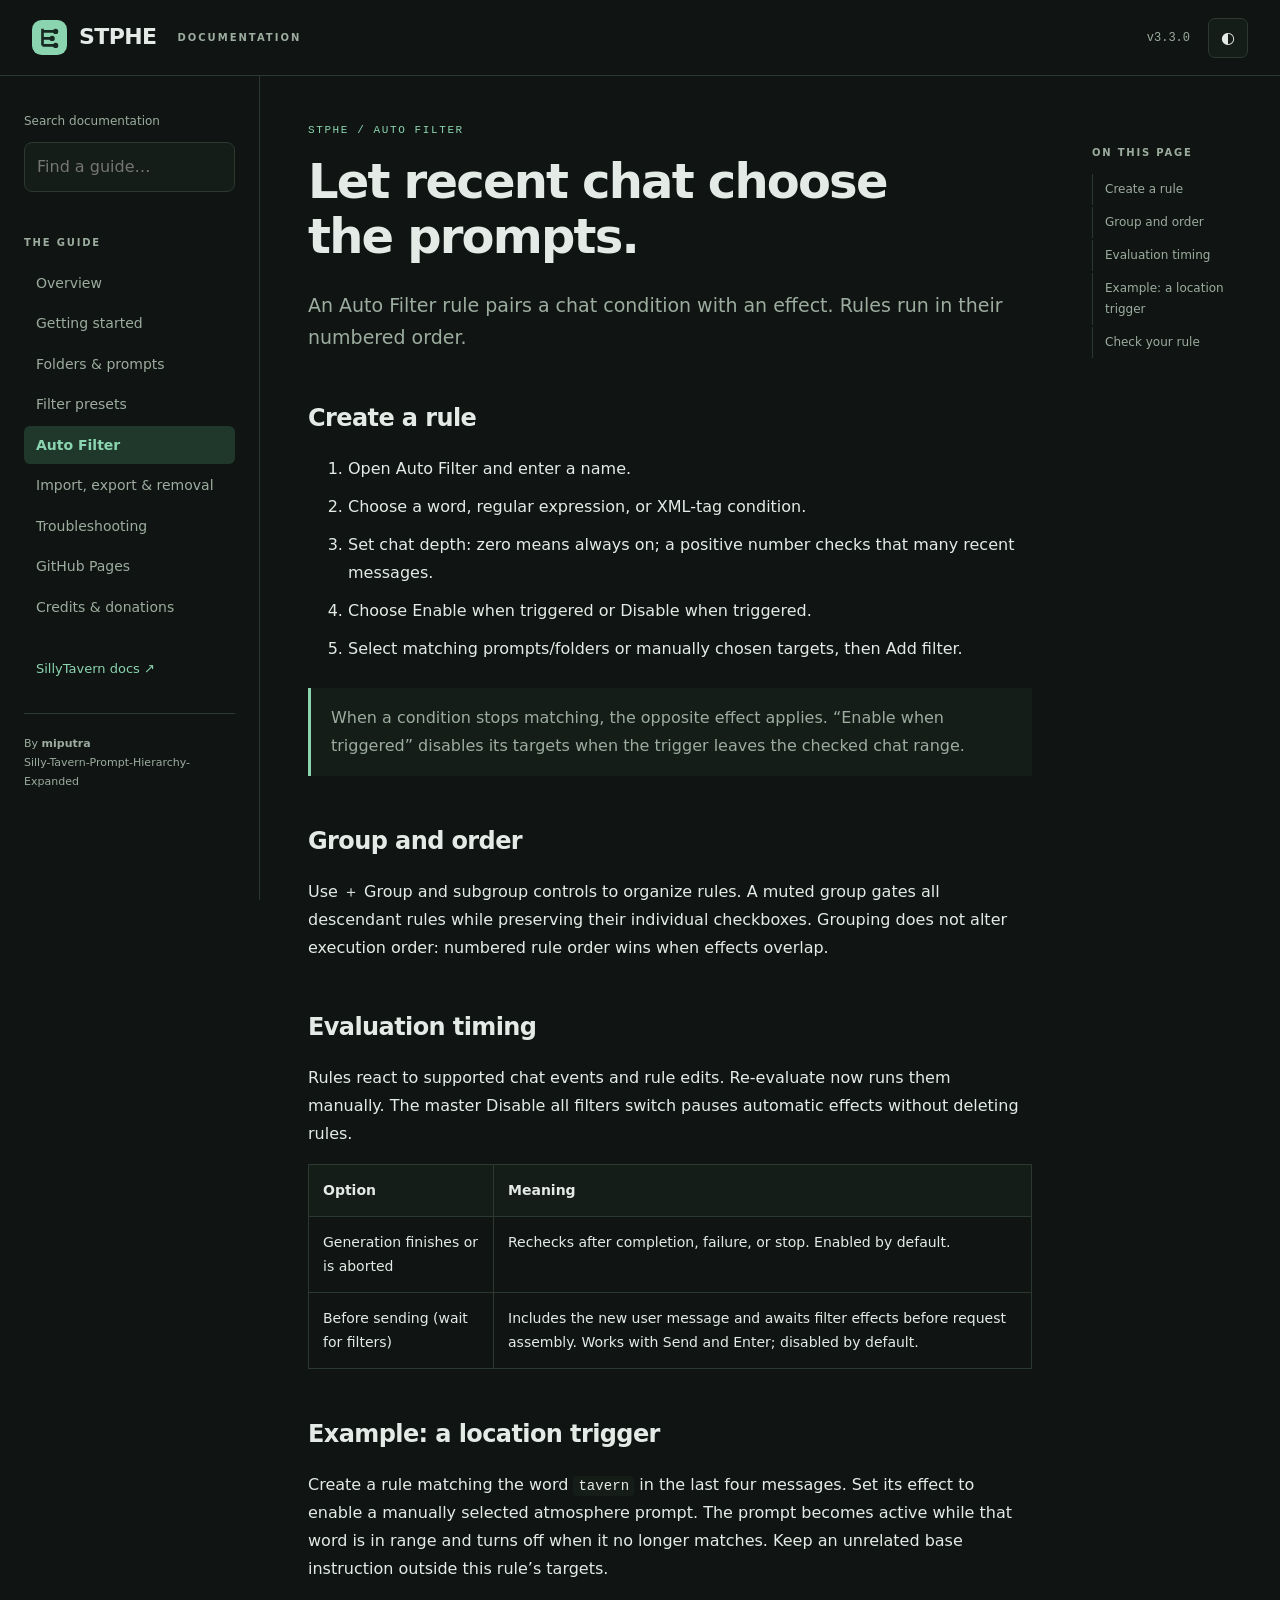
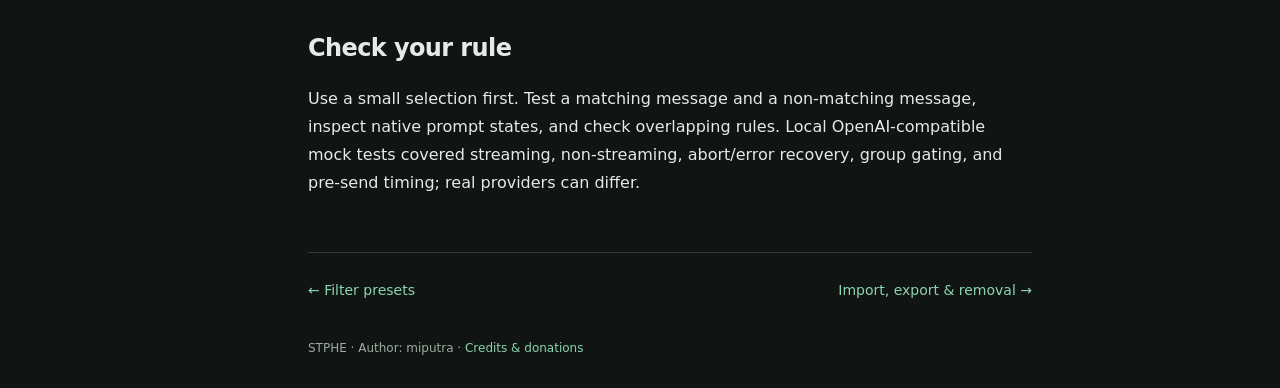
==== docs/auto-filter.html @ 4edc016b "Rename extension to STPHE and add GitHub Pages documentation" ====
<!doctype html><html lang="en"><head><meta charset="utf-8"><meta name="viewport" content="width=device-width,initial-scale=1"><meta name="description" content="Let recent chat choose the prompts. — STPHE documentation by miputra."><title>Auto Filter · STPHE</title><link rel="icon" href="assets/icon.svg" type="image/svg+xml"><link rel="stylesheet" href="assets/site.css"><script src="assets/site.js" defer></script></head><body><a class="skip" href="#main">Skip to content</a><header><a class="brand" href="index.html"><img src="assets/icon.svg" alt="">STPHE <span>DOCUMENTATION</span></a><div class="header-right"><span class="version">v3.3.0</span><button id="theme" aria-label="Toggle color theme">◐</button><button id="menu" aria-label="Toggle navigation" aria-expanded="false">☰</button></div></header><div class="layout"><aside class="sidebar" id="navigation"><label for="search">Search documentation</label><input id="search" type="search" placeholder="Find a guide…" autocomplete="off"><div id="results" aria-live="polite"></div><p class="nav-label">THE GUIDE</p><nav aria-label="Documentation"><a href="index.html">Overview</a><a href="getting-started.html">Getting started</a><a href="folders.html">Folders &amp; prompts</a><a href="presets.html">Filter presets</a><a href="auto-filter.html" aria-current="page">Auto Filter</a><a href="backups.html">Import, export &amp; removal</a><a href="troubleshooting.html">Troubleshooting</a><a href="publishing.html">GitHub Pages</a><a href="credits.html">Credits &amp; donations</a></nav><a class="upstream" href="https://docs.sillytavern.app/">SillyTavern docs ↗</a><div class="sidebar-foot">By <strong>miputra</strong><br>Silly-Tavern-Prompt-Hierarchy-Expanded</div></aside><main id="main"><div class="eyebrow">STPHE / Auto Filter</div><h1>Let recent chat choose the prompts.</h1><p class="lead">An Auto Filter rule pairs a chat condition with an effect. Rules run in their numbered order.</p><h2 id="rule">Create a rule</h2><ol><li>Open Auto Filter and enter a name.</li><li>Choose a word, regular expression, or XML-tag condition.</li><li>Set chat depth: zero means always on; a positive number checks that many recent messages.</li><li>Choose Enable when triggered or Disable when triggered.</li><li>Select matching prompts/folders or manually chosen targets, then Add filter.</li></ol><div class="note">When a condition stops matching, the opposite effect applies. “Enable when triggered” disables its targets when the trigger leaves the checked chat range.</div><h2 id="groups">Group and order</h2><p>Use ＋ Group and subgroup controls to organize rules. A muted group gates all descendant rules while preserving their individual checkboxes. Grouping does not alter execution order: numbered rule order wins when effects overlap.</p><h2 id="timing">Evaluation timing</h2><p>Rules react to supported chat events and rule edits. Re-evaluate now runs them manually. The master Disable all filters switch pauses automatic effects without deleting rules.</p><table><tr><th>Option</th><th>Meaning</th></tr><tr><td>Generation finishes or is aborted</td><td>Rechecks after completion, failure, or stop. Enabled by default.</td></tr><tr><td>Before sending (wait for filters)</td><td>Includes the new user message and awaits filter effects before request assembly. Works with Send and Enter; disabled by default.</td></tr></table><h2 id="example">Example: a location trigger</h2><p>Create a rule matching the word <code>tavern</code> in the last four messages. Set its effect to enable a manually selected atmosphere prompt. The prompt becomes active while that word is in range and turns off when it no longer matches. Keep an unrelated base instruction outside this rule’s targets.</p><h2 id="test">Check your rule</h2><p>Use a small selection first. Test a matching message and a non-matching message, inspect native prompt states, and check overlapping rules. Local OpenAI-compatible mock tests covered streaming, non-streaming, abort/error recovery, group gating, and pre-send timing; real providers can differ.</p><div class="page-nav"><a href="presets.html">← Filter presets</a><a href="backups.html">Import, export & removal →</a></div><footer>STPHE · Author: miputra · <a href="credits.html">Credits & donations</a></footer></main><aside class="toc"><p class="nav-label">ON THIS PAGE</p><nav aria-label="On this page"><a href="#rule">Create a rule</a><a href="#groups">Group and order</a><a href="#timing">Evaluation timing</a><a href="#example">Example: a location trigger</a><a href="#test">Check your rule</a></nav></aside></div></body></html>
---- docs/assets/site.css ----
*{box-sizing:border-box} :root{color-scheme:dark;--bg:#101513;--panel:#151d19;--text:#e4ebe6;--muted:#9cac9f;--line:#2b3930;--accent:#8bd4b0;--soft:#20382b} :root.light{color-scheme:light;--bg:#fafcf9;--panel:#f0f5ef;--text:#24362a;--muted:#586d5d;--line:#d5dfd4;--accent:#236d49;--soft:#e0efdf} body{margin:0;background:var(--bg);color:var(--text);font:16px/1.75 system-ui,-apple-system,Segoe UI,sans-serif}a{color:var(--accent);text-decoration:none}a:hover{text-decoration:underline}button,input{font:inherit}button{cursor:pointer;background:var(--panel);color:var(--text);border:1px solid var(--line);border-radius:7px;padding:5px 12px}button:hover{border-color:var(--accent)}:focus-visible{outline:2px solid var(--accent);outline-offset:4px}header{height:76px;position:sticky;top:0;z-index:10;background:var(--bg);border-bottom:1px solid var(--line);display:flex;align-items:center;justify-content:space-between;padding:0 32px}.brand{display:flex;align-items:center;gap:12px;color:var(--text);font-size:22px;font-weight:750;letter-spacing:-.6px}.brand img{width:35px}.brand span{font-size:10px;letter-spacing:2px;color:var(--muted);margin-left:9px}.header-right{display:flex;align-items:center;gap:18px}.version{font:12px monospace;color:var(--muted)}#menu{display:none}.layout{display:grid;grid-template-columns:260px minmax(0,820px) 200px;max-width:1440px;margin:auto}.sidebar{position:sticky;top:76px;height:calc(100vh - 76px);overflow:auto;padding:30px 24px;border-right:1px solid var(--line)}.sidebar label{font-size:12px;color:var(--muted)}input{width:100%;margin:8px 0 18px;padding:10px 12px;background:var(--panel);border:1px solid var(--line);border-radius:8px;color:var(--text)}.nav-label{font-size:10px;letter-spacing:1.8px;font-weight:700;color:var(--muted);margin:24px 0 12px}nav a{display:block;color:var(--muted);font-size:14px;padding:7px 12px;border-radius:6px;margin:2px 0}nav a:hover{color:var(--text);background:var(--panel);text-decoration:none}nav a[aria-current]{background:var(--soft);color:var(--accent);font-weight:650}.upstream{display:block;font-size:13px;margin:32px 12px}.sidebar-foot{border-top:1px solid var(--line);padding-top:20px;font-size:11px;color:var(--muted);overflow-wrap:anywhere}main{min-width:0;padding:48px 48px 28px}.eyebrow{color:var(--accent);font:11px monospace;letter-spacing:1.6px;text-transform:uppercase;margin-bottom:18px}h1{font-size:clamp(32px,4vw,48px);letter-spacing:-1.8px;line-height:1.15;margin:0 0 26px;max-width:670px}h2{font-size:24px;letter-spacing:-.6px;margin:44px 0 16px;scroll-margin-top:100px}h3{margin-top:0}p{margin:16px 0}.lead{font-size:19px;color:var(--muted);line-height:1.65}.hero-actions{display:flex;align-items:center;gap:25px;margin:28px 0 36px}.primary{background:var(--accent);color:var(--bg);padding:10px 18px;border-radius:7px;font-weight:650}.cards{display:grid;grid-template-columns:repeat(3,1fr);gap:12px}.cards a{border:1px solid var(--line);border-radius:10px;padding:18px;background:var(--panel);color:var(--text)}.cards b{font:11px monospace;color:var(--accent)}.cards h2{font-size:18px;line-height:1.4;margin:16px 0 8px}.cards p{font-size:13px;color:var(--muted);line-height:1.6;margin:0}.toc{position:sticky;top:100px;height:fit-content;padding:20px 12px}.toc nav a{font-size:12px;border-left:1px solid var(--line);border-radius:0;padding:5px 12px}figure{margin:24px 0}figure img{display:block;width:100%;border:1px solid var(--line);border-radius:10px}figcaption{font-size:12px;color:var(--muted);margin-top:10px}table{width:100%;border-collapse:collapse;font-size:14px}td,th{padding:13px 14px;border:1px solid var(--line);text-align:left;vertical-align:top}th{background:var(--panel)}code{font-size:.88em;overflow-wrap:anywhere;background:var(--panel);padding:2px 5px;border-radius:4px}pre{white-space:pre-wrap;background:var(--panel);padding:18px;border:1px solid var(--line);border-radius:8px}.note{border-left:3px solid var(--accent);background:var(--panel);padding:16px 20px;margin:25px 0;color:var(--muted)}li{margin:10px 0}.donation{border:1px solid var(--line);border-radius:10px;padding:22px;margin:18px 0}.donation code{display:block;word-break:break-all;margin-bottom:18px}.page-nav{display:flex;justify-content:space-between;border-top:1px solid var(--line);padding-top:25px;margin-top:55px;font-size:14px;gap:20px}footer{color:var(--muted);font-size:12px;margin-top:36px}#results a{display:block;font-size:13px;padding:8px;background:var(--panel);border-bottom:1px solid var(--line)}#results p{font-size:12px}.skip{position:absolute;top:-100px}.skip:focus{top:12px;z-index:20;background:var(--bg);padding:8px}@media(max-width:1150px){.layout{grid-template-columns:240px minmax(0,1fr)}.toc{display:none}main{padding:40px 32px}.cards{grid-template-columns:1fr}.cards a{padding:20px}.cards h2{margin-top:10px}}@media(max-width:700px){header{padding:0 18px;height:65px}.brand span{display:none}#menu{display:block}.layout{display:block}.sidebar{display:none;position:fixed;top:65px;left:0;bottom:0;height:auto;width:285px;background:var(--bg);z-index:9;box-shadow:15px 0 50px #0005}.sidebar.open{display:block}main{padding:32px 22px}h1{font-size:36px}.hero-actions{gap:16px;font-size:14px}.version{display:none}table{font-size:12px}td,th{padding:8px}body{font-size:15px}}
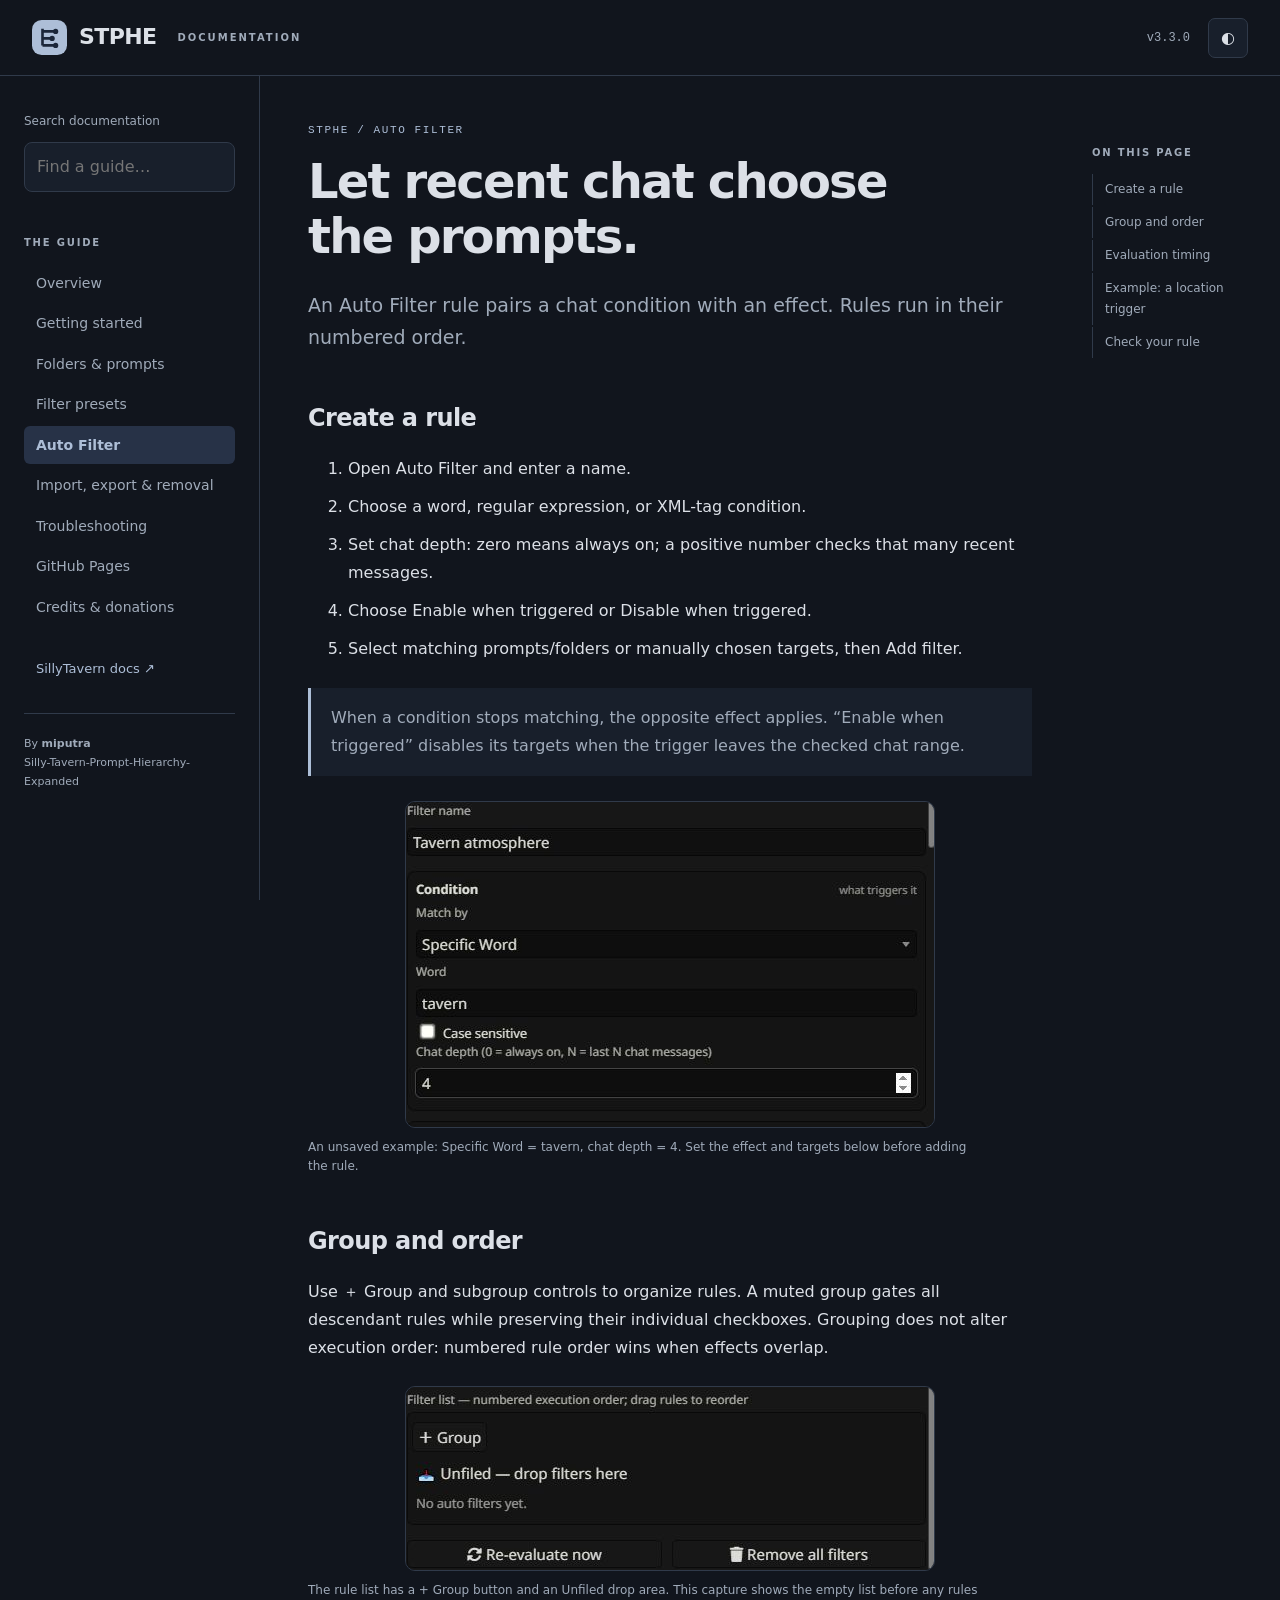
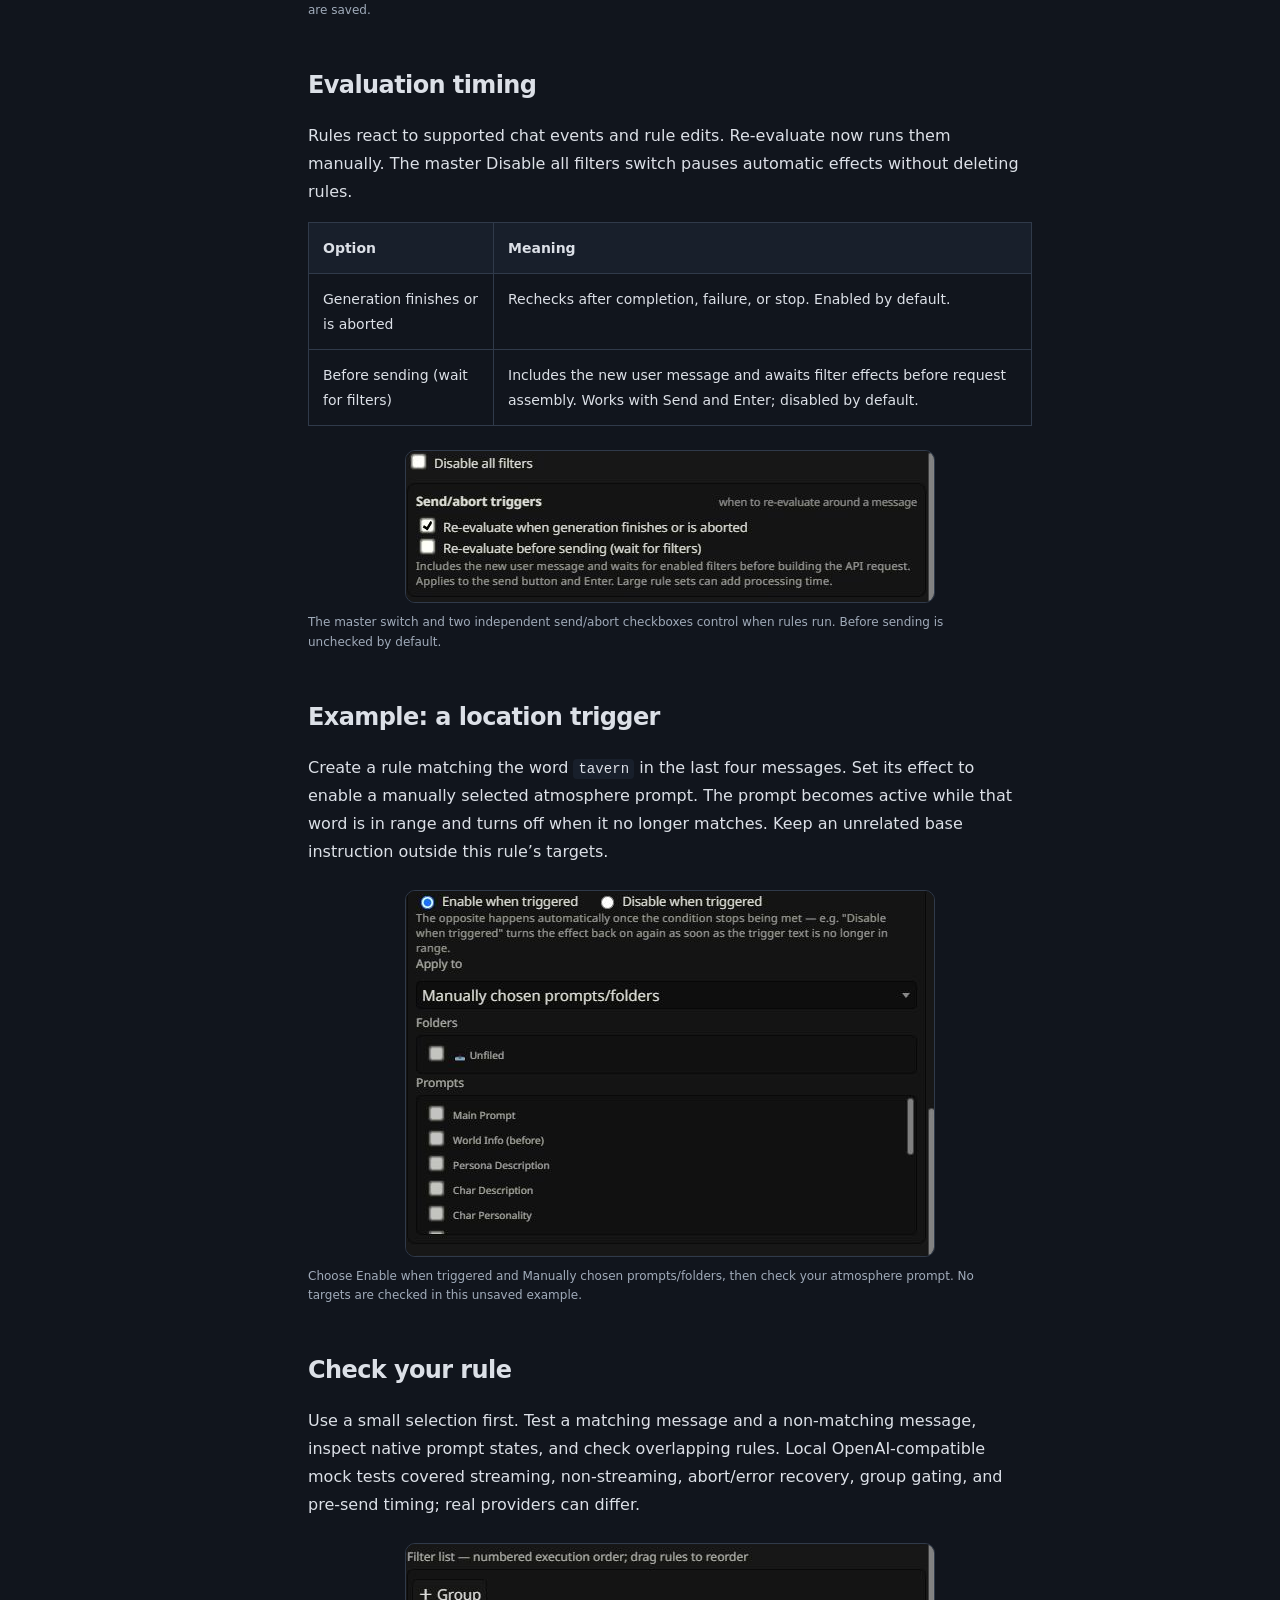
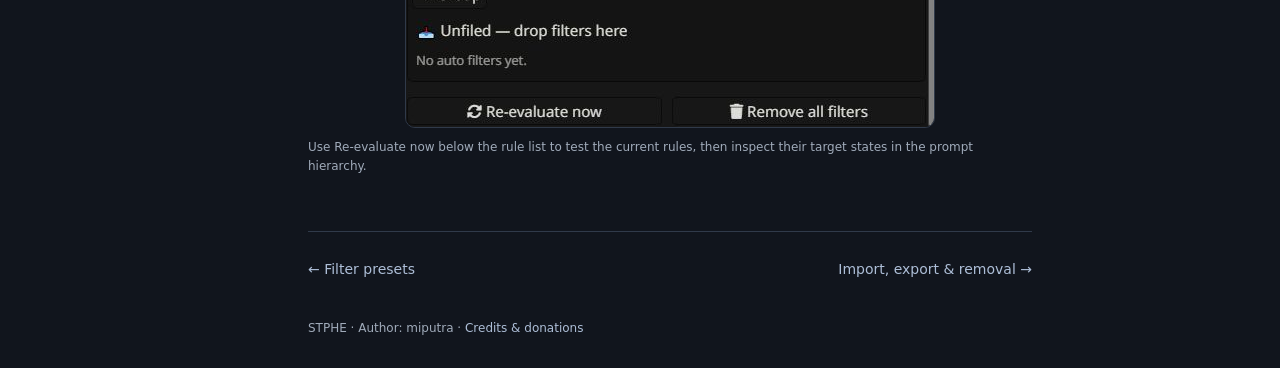
==== commit 3ecfde0d: "Add focused documentation screenshots and collapsible donations" ====
--- a/docs/auto-filter.html
+++ b/docs/auto-filter.html
@@ -1 +1,11 @@
-<!doctype html><html lang="en"><head><meta charset="utf-8"><meta name="viewport" content="width=device-width,initial-scale=1"><meta name="description" content="Let recent chat choose the prompts. — STPHE documentation by miputra."><title>Auto Filter · STPHE</title><link rel="icon" href="assets/icon.svg" type="image/svg+xml"><link rel="stylesheet" href="assets/site.css"><script src="assets/site.js" defer></script></head><body><a class="skip" href="#main">Skip to content</a><header><a class="brand" href="index.html"><img src="assets/icon.svg" alt="">STPHE <span>DOCUMENTATION</span></a><div class="header-right"><span class="version">v3.3.0</span><button id="theme" aria-label="Toggle color theme">◐</button><button id="menu" aria-label="Toggle navigation" aria-expanded="false">☰</button></div></header><div class="layout"><aside class="sidebar" id="navigation"><label for="search">Search documentation</label><input id="search" type="search" placeholder="Find a guide…" autocomplete="off"><div id="results" aria-live="polite"></div><p class="nav-label">THE GUIDE</p><nav aria-label="Documentation"><a href="index.html">Overview</a><a href="getting-started.html">Getting started</a><a href="folders.html">Folders &amp; prompts</a><a href="presets.html">Filter presets</a><a href="auto-filter.html" aria-current="page">Auto Filter</a><a href="backups.html">Import, export &amp; removal</a><a href="troubleshooting.html">Troubleshooting</a><a href="publishing.html">GitHub Pages</a><a href="credits.html">Credits &amp; donations</a></nav><a class="upstream" href="https://docs.sillytavern.app/">SillyTavern docs ↗</a><div class="sidebar-foot">By <strong>miputra</strong><br>Silly-Tavern-Prompt-Hierarchy-Expanded</div></aside><main id="main"><div class="eyebrow">STPHE / Auto Filter</div><h1>Let recent chat choose the prompts.</h1><p class="lead">An Auto Filter rule pairs a chat condition with an effect. Rules run in their numbered order.</p><h2 id="rule">Create a rule</h2><ol><li>Open Auto Filter and enter a name.</li><li>Choose a word, regular expression, or XML-tag condition.</li><li>Set chat depth: zero means always on; a positive number checks that many recent messages.</li><li>Choose Enable when triggered or Disable when triggered.</li><li>Select matching prompts/folders or manually chosen targets, then Add filter.</li></ol><div class="note">When a condition stops matching, the opposite effect applies. “Enable when triggered” disables its targets when the trigger leaves the checked chat range.</div><h2 id="groups">Group and order</h2><p>Use ＋ Group and subgroup controls to organize rules. A muted group gates all descendant rules while preserving their individual checkboxes. Grouping does not alter execution order: numbered rule order wins when effects overlap.</p><h2 id="timing">Evaluation timing</h2><p>Rules react to supported chat events and rule edits. Re-evaluate now runs them manually. The master Disable all filters switch pauses automatic effects without deleting rules.</p><table><tr><th>Option</th><th>Meaning</th></tr><tr><td>Generation finishes or is aborted</td><td>Rechecks after completion, failure, or stop. Enabled by default.</td></tr><tr><td>Before sending (wait for filters)</td><td>Includes the new user message and awaits filter effects before request assembly. Works with Send and Enter; disabled by default.</td></tr></table><h2 id="example">Example: a location trigger</h2><p>Create a rule matching the word <code>tavern</code> in the last four messages. Set its effect to enable a manually selected atmosphere prompt. The prompt becomes active while that word is in range and turns off when it no longer matches. Keep an unrelated base instruction outside this rule’s targets.</p><h2 id="test">Check your rule</h2><p>Use a small selection first. Test a matching message and a non-matching message, inspect native prompt states, and check overlapping rules. Local OpenAI-compatible mock tests covered streaming, non-streaming, abort/error recovery, group gating, and pre-send timing; real providers can differ.</p><div class="page-nav"><a href="presets.html">← Filter presets</a><a href="backups.html">Import, export & removal →</a></div><footer>STPHE · Author: miputra · <a href="credits.html">Credits & donations</a></footer></main><aside class="toc"><p class="nav-label">ON THIS PAGE</p><nav aria-label="On this page"><a href="#rule">Create a rule</a><a href="#groups">Group and order</a><a href="#timing">Evaluation timing</a><a href="#example">Example: a location trigger</a><a href="#test">Check your rule</a></nav></aside></div></body></html>+<!doctype html><html lang="en"><head><meta charset="utf-8"><meta name="viewport" content="width=device-width,initial-scale=1"><meta name="description" content="Let recent chat choose the prompts. — STPHE documentation by miputra."><title>Auto Filter · STPHE</title><link rel="icon" href="assets/icon.svg" type="image/svg+xml"><link rel="stylesheet" href="assets/site.css"><script src="assets/site.js" defer></script></head><body><a class="skip" href="#main">Skip to content</a><header><a class="brand" href="index.html"><img src="assets/icon.svg" alt="">STPHE <span>DOCUMENTATION</span></a><div class="header-right"><span class="version">v3.3.0</span><button id="theme" aria-label="Toggle color theme">◐</button><button id="menu" aria-label="Toggle navigation" aria-expanded="false">☰</button></div></header><div class="layout"><aside class="sidebar" id="navigation"><label for="search">Search documentation</label><input id="search" type="search" placeholder="Find a guide…" autocomplete="off"><div id="results" aria-live="polite"></div><p class="nav-label">THE GUIDE</p><nav aria-label="Documentation"><a href="index.html">Overview</a><a href="getting-started.html">Getting started</a><a href="folders.html">Folders &amp; prompts</a><a href="presets.html">Filter presets</a><a href="auto-filter.html" aria-current="page">Auto Filter</a><a href="backups.html">Import, export &amp; removal</a><a href="troubleshooting.html">Troubleshooting</a><a href="publishing.html">GitHub Pages</a><a href="credits.html">Credits &amp; donations</a></nav><a class="upstream" href="https://docs.sillytavern.app/">SillyTavern docs ↗</a><div class="sidebar-foot">By <strong>miputra</strong><br>Silly-Tavern-Prompt-Hierarchy-Expanded</div></aside><main id="main"><div class="eyebrow">STPHE / Auto Filter</div><h1>Let recent chat choose the prompts.</h1><p class="lead">An Auto Filter rule pairs a chat condition with an effect. Rules run in their numbered order.</p><h2 id="rule">Create a rule</h2><ol><li>Open Auto Filter and enter a name.</li><li>Choose a word, regular expression, or XML-tag condition.</li><li>Set chat depth: zero means always on; a positive number checks that many recent messages.</li><li>Choose Enable when triggered or Disable when triggered.</li><li>Select matching prompts/folders or manually chosen targets, then Add filter.</li></ol><div class="note">When a condition stops matching, the opposite effect applies. “Enable when triggered” disables its targets when the trigger leaves the checked chat range.</div>
+<figure><a href="assets/auto-condition.png"><img src="assets/auto-condition.png" alt="An unsaved example: Specific Word = tavern, chat depth = 4. Set the effect and targets below before adding the rule." loading="lazy"></a><figcaption>An unsaved example: Specific Word = tavern, chat depth = 4. Set the effect and targets below before adding the rule.</figcaption></figure>
+<h2 id="groups">Group and order</h2><p>Use ＋ Group and subgroup controls to organize rules. A muted group gates all descendant rules while preserving their individual checkboxes. Grouping does not alter execution order: numbered rule order wins when effects overlap.</p>
+<figure><a href="assets/auto-groups.png"><img src="assets/auto-groups.png" alt="The rule list has a + Group button and an Unfiled drop area. This capture shows the empty list before any rules are saved." loading="lazy"></a><figcaption>The rule list has a + Group button and an Unfiled drop area. This capture shows the empty list before any rules are saved.</figcaption></figure>
+<h2 id="timing">Evaluation timing</h2><p>Rules react to supported chat events and rule edits. Re-evaluate now runs them manually. The master Disable all filters switch pauses automatic effects without deleting rules.</p><table><tr><th>Option</th><th>Meaning</th></tr><tr><td>Generation finishes or is aborted</td><td>Rechecks after completion, failure, or stop. Enabled by default.</td></tr><tr><td>Before sending (wait for filters)</td><td>Includes the new user message and awaits filter effects before request assembly. Works with Send and Enter; disabled by default.</td></tr></table>
+<figure><a href="assets/auto-timing.png"><img src="assets/auto-timing.png" alt="The master switch and two independent send/abort checkboxes control when rules run. Before sending is unchecked by default." loading="lazy"></a><figcaption>The master switch and two independent send/abort checkboxes control when rules run. Before sending is unchecked by default.</figcaption></figure>
+<h2 id="example">Example: a location trigger</h2><p>Create a rule matching the word <code>tavern</code> in the last four messages. Set its effect to enable a manually selected atmosphere prompt. The prompt becomes active while that word is in range and turns off when it no longer matches. Keep an unrelated base instruction outside this rule’s targets.</p>
+<figure><a href="assets/auto-effect.png"><img src="assets/auto-effect.png" alt="Choose Enable when triggered and Manually chosen prompts/folders, then check your atmosphere prompt. No targets are checked in this unsaved example." loading="lazy"></a><figcaption>Choose Enable when triggered and Manually chosen prompts/folders, then check your atmosphere prompt. No targets are checked in this unsaved example.</figcaption></figure>
+<h2 id="test">Check your rule</h2><p>Use a small selection first. Test a matching message and a non-matching message, inspect native prompt states, and check overlapping rules. Local OpenAI-compatible mock tests covered streaming, non-streaming, abort/error recovery, group gating, and pre-send timing; real providers can differ.</p>
+<figure><a href="assets/auto-groups.png"><img src="assets/auto-groups.png" alt="Use Re-evaluate now below the rule list to test the current rules, then inspect their target states in the prompt hierarchy." loading="lazy"></a><figcaption>Use Re-evaluate now below the rule list to test the current rules, then inspect their target states in the prompt hierarchy.</figcaption></figure>
+<div class="page-nav"><a href="presets.html">← Filter presets</a><a href="backups.html">Import, export & removal →</a></div><footer>STPHE · Author: miputra · <a href="credits.html">Credits & donations</a></footer></main><aside class="toc"><p class="nav-label">ON THIS PAGE</p><nav aria-label="On this page"><a href="#rule">Create a rule</a><a href="#groups">Group and order</a><a href="#timing">Evaluation timing</a><a href="#example">Example: a location trigger</a><a href="#test">Check your rule</a></nav></aside></div></body></html>
--- a/docs/assets/site.css
+++ b/docs/assets/site.css
@@ -1 +1,5 @@
-*{box-sizing:border-box} :root{color-scheme:dark;--bg:#101513;--panel:#151d19;--text:#e4ebe6;--muted:#9cac9f;--line:#2b3930;--accent:#8bd4b0;--soft:#20382b} :root.light{color-scheme:light;--bg:#fafcf9;--panel:#f0f5ef;--text:#24362a;--muted:#586d5d;--line:#d5dfd4;--accent:#236d49;--soft:#e0efdf} body{margin:0;background:var(--bg);color:var(--text);font:16px/1.75 system-ui,-apple-system,Segoe UI,sans-serif}a{color:var(--accent);text-decoration:none}a:hover{text-decoration:underline}button,input{font:inherit}button{cursor:pointer;background:var(--panel);color:var(--text);border:1px solid var(--line);border-radius:7px;padding:5px 12px}button:hover{border-color:var(--accent)}:focus-visible{outline:2px solid var(--accent);outline-offset:4px}header{height:76px;position:sticky;top:0;z-index:10;background:var(--bg);border-bottom:1px solid var(--line);display:flex;align-items:center;justify-content:space-between;padding:0 32px}.brand{display:flex;align-items:center;gap:12px;color:var(--text);font-size:22px;font-weight:750;letter-spacing:-.6px}.brand img{width:35px}.brand span{font-size:10px;letter-spacing:2px;color:var(--muted);margin-left:9px}.header-right{display:flex;align-items:center;gap:18px}.version{font:12px monospace;color:var(--muted)}#menu{display:none}.layout{display:grid;grid-template-columns:260px minmax(0,820px) 200px;max-width:1440px;margin:auto}.sidebar{position:sticky;top:76px;height:calc(100vh - 76px);overflow:auto;padding:30px 24px;border-right:1px solid var(--line)}.sidebar label{font-size:12px;color:var(--muted)}input{width:100%;margin:8px 0 18px;padding:10px 12px;background:var(--panel);border:1px solid var(--line);border-radius:8px;color:var(--text)}.nav-label{font-size:10px;letter-spacing:1.8px;font-weight:700;color:var(--muted);margin:24px 0 12px}nav a{display:block;color:var(--muted);font-size:14px;padding:7px 12px;border-radius:6px;margin:2px 0}nav a:hover{color:var(--text);background:var(--panel);text-decoration:none}nav a[aria-current]{background:var(--soft);color:var(--accent);font-weight:650}.upstream{display:block;font-size:13px;margin:32px 12px}.sidebar-foot{border-top:1px solid var(--line);padding-top:20px;font-size:11px;color:var(--muted);overflow-wrap:anywhere}main{min-width:0;padding:48px 48px 28px}.eyebrow{color:var(--accent);font:11px monospace;letter-spacing:1.6px;text-transform:uppercase;margin-bottom:18px}h1{font-size:clamp(32px,4vw,48px);letter-spacing:-1.8px;line-height:1.15;margin:0 0 26px;max-width:670px}h2{font-size:24px;letter-spacing:-.6px;margin:44px 0 16px;scroll-margin-top:100px}h3{margin-top:0}p{margin:16px 0}.lead{font-size:19px;color:var(--muted);line-height:1.65}.hero-actions{display:flex;align-items:center;gap:25px;margin:28px 0 36px}.primary{background:var(--accent);color:var(--bg);padding:10px 18px;border-radius:7px;font-weight:650}.cards{display:grid;grid-template-columns:repeat(3,1fr);gap:12px}.cards a{border:1px solid var(--line);border-radius:10px;padding:18px;background:var(--panel);color:var(--text)}.cards b{font:11px monospace;color:var(--accent)}.cards h2{font-size:18px;line-height:1.4;margin:16px 0 8px}.cards p{font-size:13px;color:var(--muted);line-height:1.6;margin:0}.toc{position:sticky;top:100px;height:fit-content;padding:20px 12px}.toc nav a{font-size:12px;border-left:1px solid var(--line);border-radius:0;padding:5px 12px}figure{margin:24px 0}figure img{display:block;width:100%;border:1px solid var(--line);border-radius:10px}figcaption{font-size:12px;color:var(--muted);margin-top:10px}table{width:100%;border-collapse:collapse;font-size:14px}td,th{padding:13px 14px;border:1px solid var(--line);text-align:left;vertical-align:top}th{background:var(--panel)}code{font-size:.88em;overflow-wrap:anywhere;background:var(--panel);padding:2px 5px;border-radius:4px}pre{white-space:pre-wrap;background:var(--panel);padding:18px;border:1px solid var(--line);border-radius:8px}.note{border-left:3px solid var(--accent);background:var(--panel);padding:16px 20px;margin:25px 0;color:var(--muted)}li{margin:10px 0}.donation{border:1px solid var(--line);border-radius:10px;padding:22px;margin:18px 0}.donation code{display:block;word-break:break-all;margin-bottom:18px}.page-nav{display:flex;justify-content:space-between;border-top:1px solid var(--line);padding-top:25px;margin-top:55px;font-size:14px;gap:20px}footer{color:var(--muted);font-size:12px;margin-top:36px}#results a{display:block;font-size:13px;padding:8px;background:var(--panel);border-bottom:1px solid var(--line)}#results p{font-size:12px}.skip{position:absolute;top:-100px}.skip:focus{top:12px;z-index:20;background:var(--bg);padding:8px}@media(max-width:1150px){.layout{grid-template-columns:240px minmax(0,1fr)}.toc{display:none}main{padding:40px 32px}.cards{grid-template-columns:1fr}.cards a{padding:20px}.cards h2{margin-top:10px}}@media(max-width:700px){header{padding:0 18px;height:65px}.brand span{display:none}#menu{display:block}.layout{display:block}.sidebar{display:none;position:fixed;top:65px;left:0;bottom:0;height:auto;width:285px;background:var(--bg);z-index:9;box-shadow:15px 0 50px #0005}.sidebar.open{display:block}main{padding:32px 22px}h1{font-size:36px}.hero-actions{gap:16px;font-size:14px}.version{display:none}table{font-size:12px}td,th{padding:8px}body{font-size:15px}}+*{box-sizing:border-box} :root{color-scheme:dark;--bg:#11151d;--panel:#181f2b;--text:#dce0e7;--muted:#a0abba;--line:#303a4a;--accent:#adbed7;--soft:#273247} :root.light{color-scheme:light;--bg:#f3f4f6;--panel:#e9ecf1;--text:#253044;--muted:#526078;--line:#cbd2de;--accent:#425c85;--soft:#dce3ee} body{margin:0;background:var(--bg);color:var(--text);font:16px/1.75 system-ui,-apple-system,Segoe UI,sans-serif}a{color:var(--accent);text-decoration:none}a:hover{text-decoration:underline}button,input{font:inherit}button{cursor:pointer;background:var(--panel);color:var(--text);border:1px solid var(--line);border-radius:7px;padding:5px 12px}button:hover{border-color:var(--accent)}:focus-visible{outline:2px solid var(--accent);outline-offset:4px}header{height:76px;position:sticky;top:0;z-index:10;background:var(--bg);border-bottom:1px solid var(--line);display:flex;align-items:center;justify-content:space-between;padding:0 32px}.brand{display:flex;align-items:center;gap:12px;color:var(--text);font-size:22px;font-weight:750;letter-spacing:-.6px}.brand img{width:35px}.brand span{font-size:10px;letter-spacing:2px;color:var(--muted);margin-left:9px}.header-right{display:flex;align-items:center;gap:18px}.version{font:12px monospace;color:var(--muted)}#menu{display:none}.layout{display:grid;grid-template-columns:260px minmax(0,820px) 200px;max-width:1440px;margin:auto}.sidebar{position:sticky;top:76px;height:calc(100vh - 76px);overflow:auto;padding:30px 24px;border-right:1px solid var(--line)}.sidebar label{font-size:12px;color:var(--muted)}input{width:100%;margin:8px 0 18px;padding:10px 12px;background:var(--panel);border:1px solid var(--line);border-radius:8px;color:var(--text)}.nav-label{font-size:10px;letter-spacing:1.8px;font-weight:700;color:var(--muted);margin:24px 0 12px}nav a{display:block;color:var(--muted);font-size:14px;padding:7px 12px;border-radius:6px;margin:2px 0}nav a:hover{color:var(--text);background:var(--panel);text-decoration:none}nav a[aria-current]{background:var(--soft);color:var(--accent);font-weight:650}.upstream{display:block;font-size:13px;margin:32px 12px}.sidebar-foot{border-top:1px solid var(--line);padding-top:20px;font-size:11px;color:var(--muted);overflow-wrap:anywhere}main{min-width:0;padding:48px 48px 28px}.eyebrow{color:var(--accent);font:11px monospace;letter-spacing:1.6px;text-transform:uppercase;margin-bottom:18px}h1{font-size:clamp(32px,4vw,48px);letter-spacing:-1.8px;line-height:1.15;margin:0 0 26px;max-width:670px}h2{font-size:24px;letter-spacing:-.6px;margin:44px 0 16px;scroll-margin-top:100px}h3{margin-top:0}p{margin:16px 0}.lead{font-size:19px;color:var(--muted);line-height:1.65}.hero-actions{display:flex;align-items:center;gap:25px;margin:28px 0 36px}.primary{background:var(--accent);color:var(--bg);padding:10px 18px;border-radius:7px;font-weight:650}.cards{display:grid;grid-template-columns:repeat(3,1fr);gap:12px}.cards a{border:1px solid var(--line);border-radius:10px;padding:18px;background:var(--panel);color:var(--text)}.cards b{font:11px monospace;color:var(--accent)}.cards h2{font-size:18px;line-height:1.4;margin:16px 0 8px}.cards p{font-size:13px;color:var(--muted);line-height:1.6;margin:0}.toc{position:sticky;top:100px;height:fit-content;padding:20px 12px}.toc nav a{font-size:12px;border-left:1px solid var(--line);border-radius:0;padding:5px 12px}figure{margin:24px 0}figure img{display:block;width:100%;border:1px solid var(--line);border-radius:10px}figcaption{font-size:12px;color:var(--muted);margin-top:10px}table{width:100%;border-collapse:collapse;font-size:14px}td,th{padding:13px 14px;border:1px solid var(--line);text-align:left;vertical-align:top}th{background:var(--panel)}code{font-size:.88em;overflow-wrap:anywhere;background:var(--panel);padding:2px 5px;border-radius:4px}pre{white-space:pre-wrap;background:var(--panel);padding:18px;border:1px solid var(--line);border-radius:8px}.note{border-left:3px solid var(--accent);background:var(--panel);padding:16px 20px;margin:25px 0;color:var(--muted)}li{margin:10px 0}.donation{border:1px solid var(--line);border-radius:10px;padding:22px;margin:18px 0}.donation code{display:block;word-break:break-all;margin-bottom:18px}.page-nav{display:flex;justify-content:space-between;border-top:1px solid var(--line);padding-top:25px;margin-top:55px;font-size:14px;gap:20px}footer{color:var(--muted);font-size:12px;margin-top:36px}#results a{display:block;font-size:13px;padding:8px;background:var(--panel);border-bottom:1px solid var(--line)}#results p{font-size:12px}.skip{position:absolute;top:-100px}.skip:focus{top:12px;z-index:20;background:var(--bg);padding:8px}@media(max-width:1150px){.layout{grid-template-columns:240px minmax(0,1fr)}.toc{display:none}main{padding:40px 32px}.cards{grid-template-columns:1fr}.cards a{padding:20px}.cards h2{margin-top:10px}}@media(max-width:700px){header{padding:0 18px;height:65px}.brand span{display:none}#menu{display:block}.layout{display:block}.sidebar{display:none;position:fixed;top:65px;left:0;bottom:0;height:auto;width:285px;background:var(--bg);z-index:9;box-shadow:15px 0 50px #0005}.sidebar.open{display:block}main{padding:32px 22px}h1{font-size:36px}.hero-actions{gap:16px;font-size:14px}.version{display:none}table{font-size:12px}td,th{padding:8px}body{font-size:15px}}
+/* Keep focused captures readable without enlarging small controls. */
+figure img{width:auto;max-width:100%;height:auto;margin-inline:auto}figure a{display:block;width:fit-content;max-width:100%;margin-inline:auto}figcaption{max-width:680px;line-height:1.6}details.support{border:1px solid var(--line);border-radius:10px;padding:16px 20px;margin:24px 0}details.support summary{cursor:pointer;color:var(--accent);font-weight:600}details.support[open] summary{margin-bottom:18px}
+
+.cards .card-preview{display:block;width:100%;height:150px;object-fit:contain;margin-bottom:16px;border-radius:5px;background:#181818}
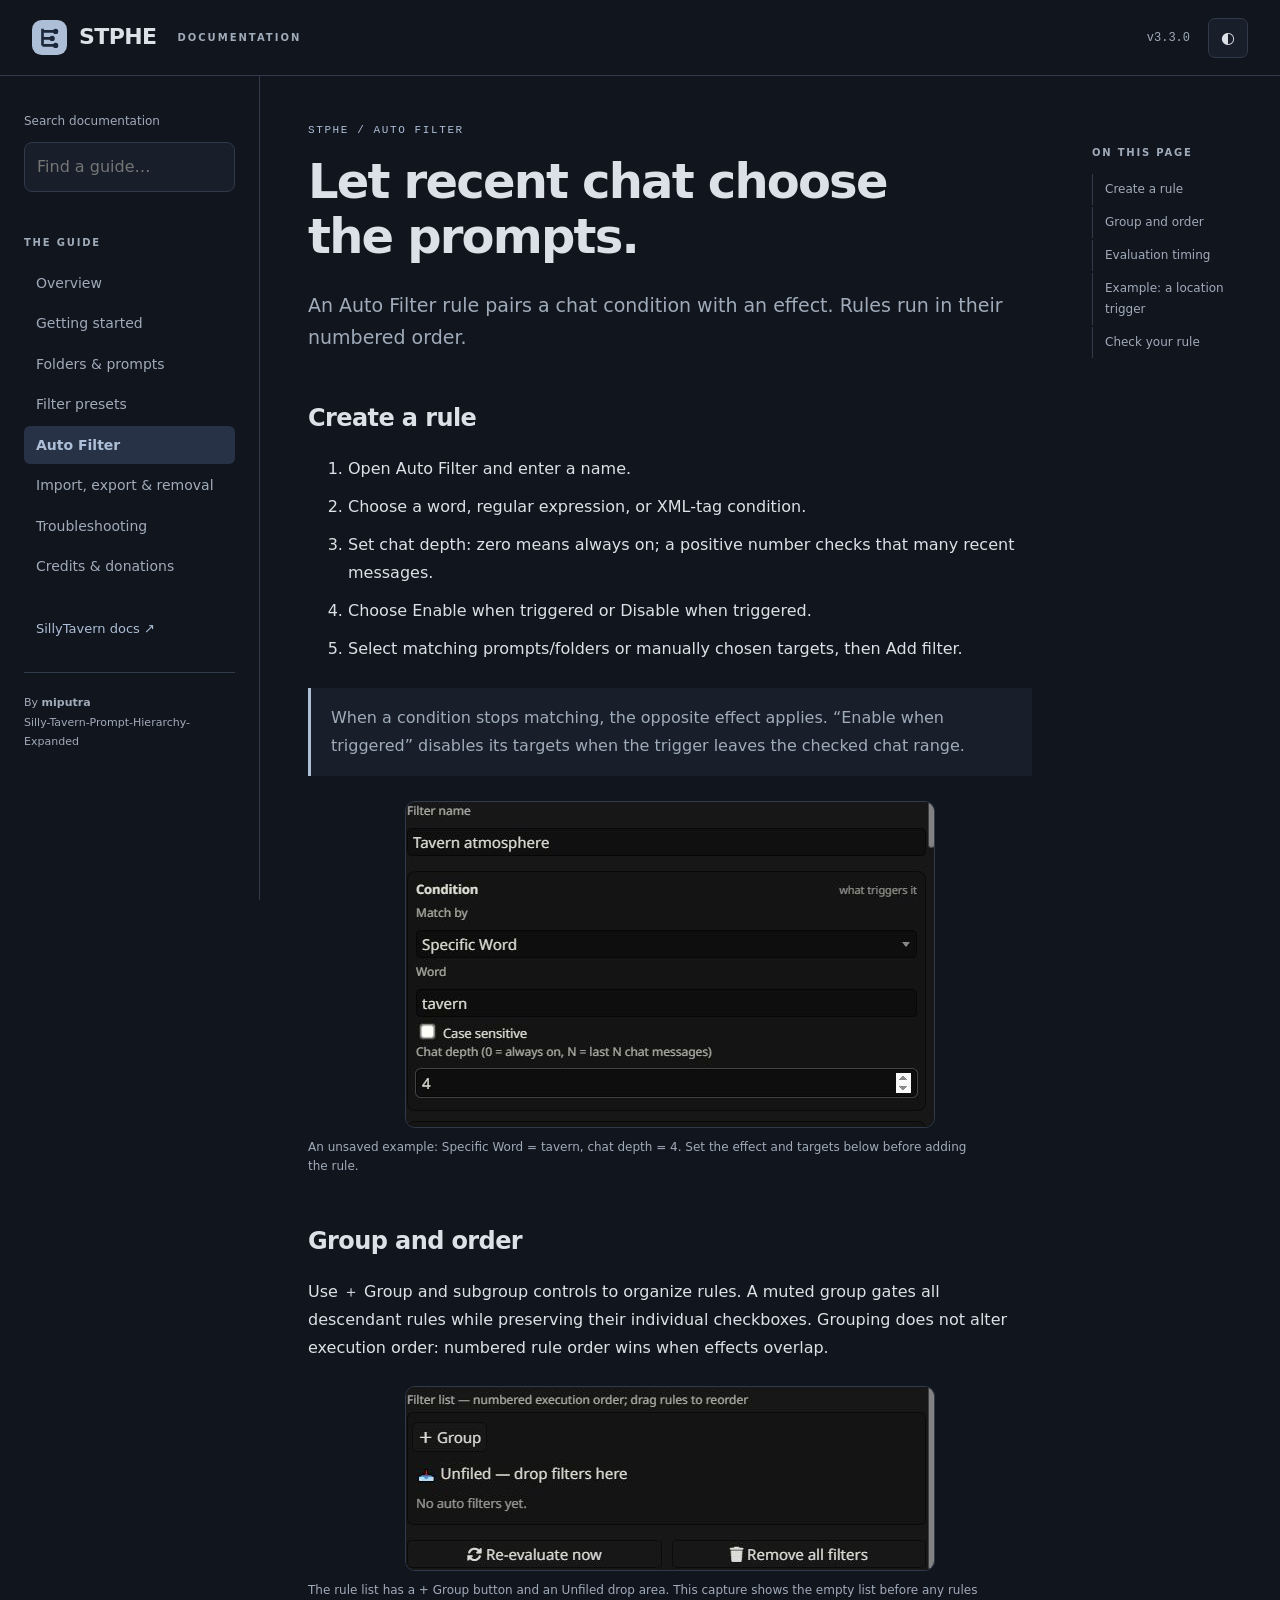
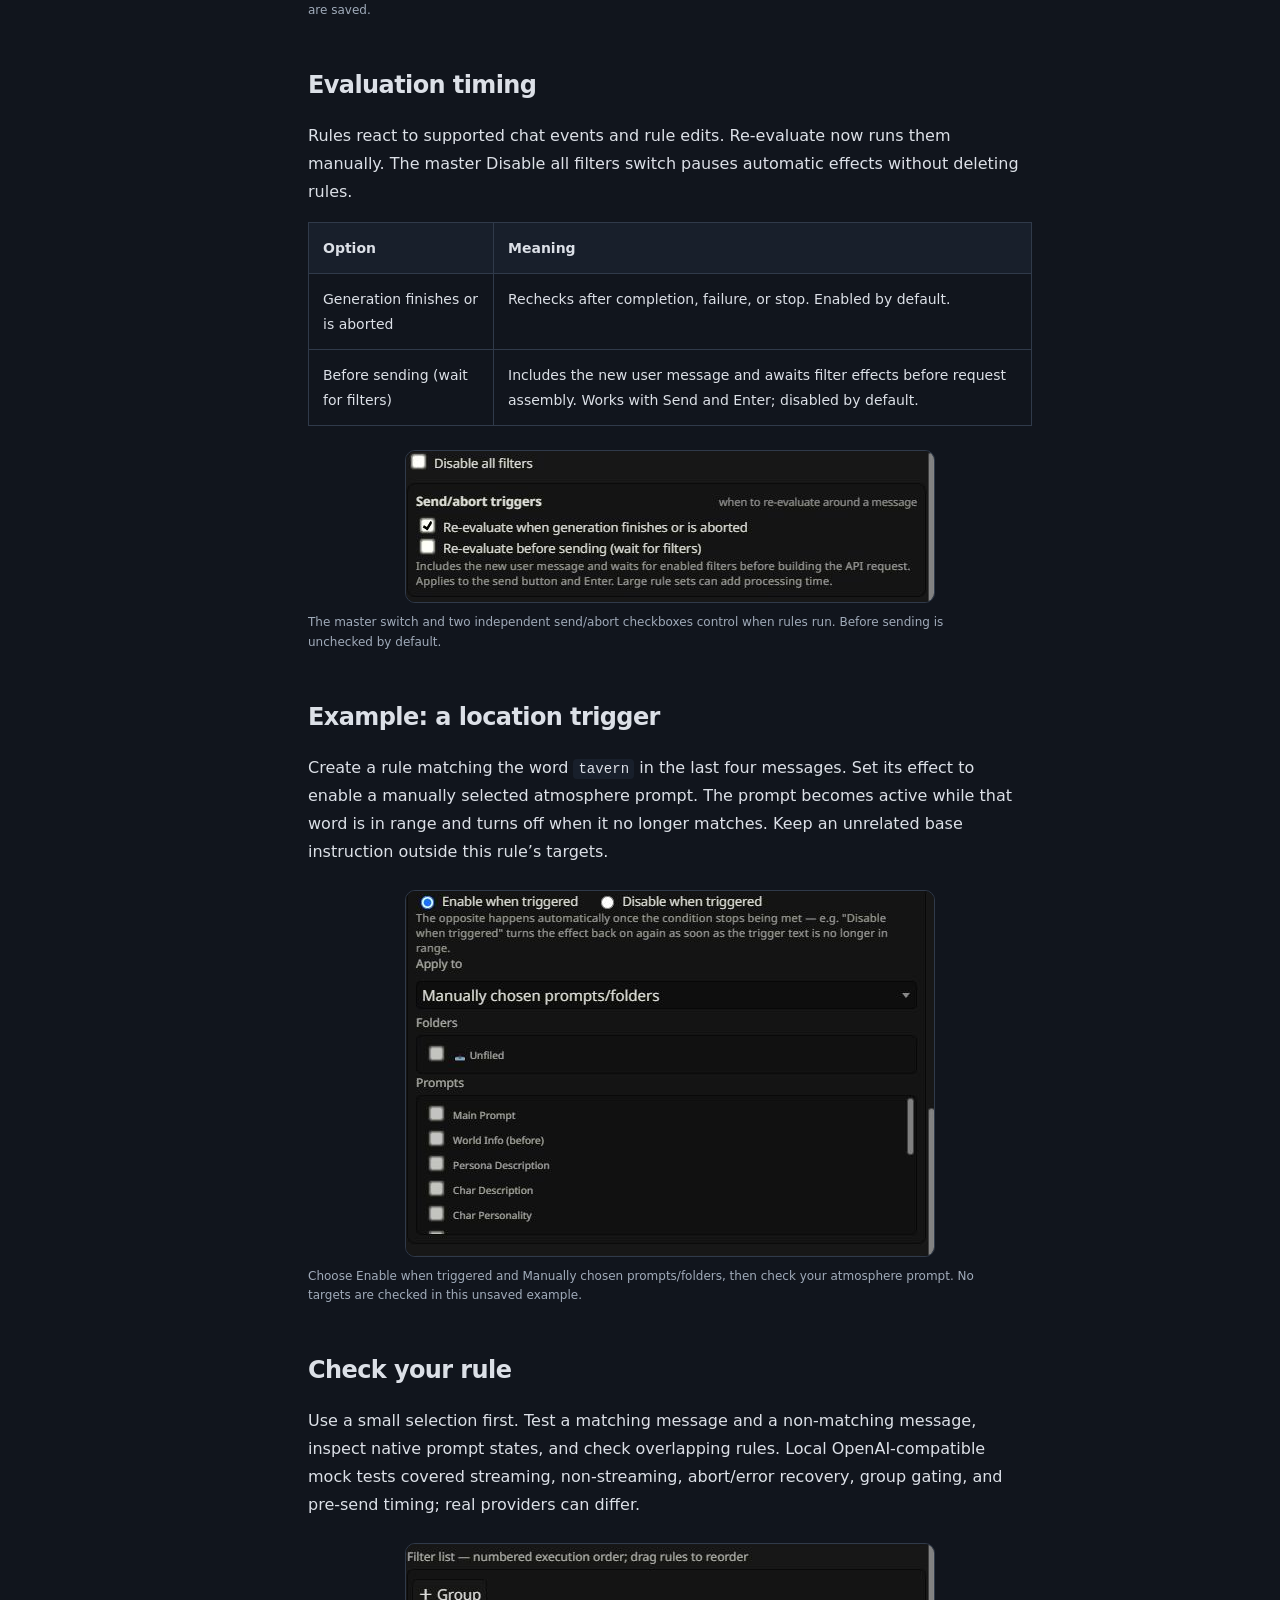
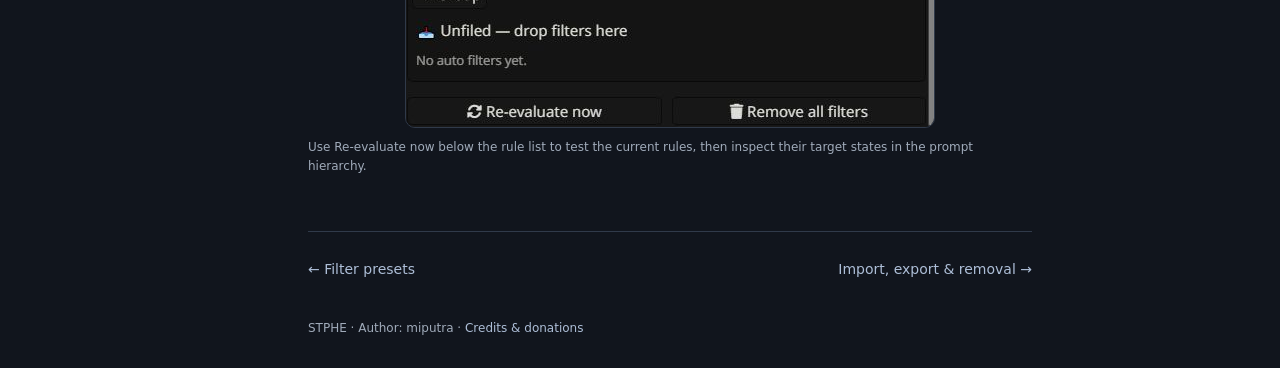
==== commit 735e0f5c: "Update documentation, support links, and native editor behavior" ====
--- a/docs/auto-filter.html
+++ b/docs/auto-filter.html
@@ -1,4 +1,4 @@
-<!doctype html><html lang="en"><head><meta charset="utf-8"><meta name="viewport" content="width=device-width,initial-scale=1"><meta name="description" content="Let recent chat choose the prompts. — STPHE documentation by miputra."><title>Auto Filter · STPHE</title><link rel="icon" href="assets/icon.svg" type="image/svg+xml"><link rel="stylesheet" href="assets/site.css"><script src="assets/site.js" defer></script></head><body><a class="skip" href="#main">Skip to content</a><header><a class="brand" href="index.html"><img src="assets/icon.svg" alt="">STPHE <span>DOCUMENTATION</span></a><div class="header-right"><span class="version">v3.3.0</span><button id="theme" aria-label="Toggle color theme">◐</button><button id="menu" aria-label="Toggle navigation" aria-expanded="false">☰</button></div></header><div class="layout"><aside class="sidebar" id="navigation"><label for="search">Search documentation</label><input id="search" type="search" placeholder="Find a guide…" autocomplete="off"><div id="results" aria-live="polite"></div><p class="nav-label">THE GUIDE</p><nav aria-label="Documentation"><a href="index.html">Overview</a><a href="getting-started.html">Getting started</a><a href="folders.html">Folders &amp; prompts</a><a href="presets.html">Filter presets</a><a href="auto-filter.html" aria-current="page">Auto Filter</a><a href="backups.html">Import, export &amp; removal</a><a href="troubleshooting.html">Troubleshooting</a><a href="publishing.html">GitHub Pages</a><a href="credits.html">Credits &amp; donations</a></nav><a class="upstream" href="https://docs.sillytavern.app/">SillyTavern docs ↗</a><div class="sidebar-foot">By <strong>miputra</strong><br>Silly-Tavern-Prompt-Hierarchy-Expanded</div></aside><main id="main"><div class="eyebrow">STPHE / Auto Filter</div><h1>Let recent chat choose the prompts.</h1><p class="lead">An Auto Filter rule pairs a chat condition with an effect. Rules run in their numbered order.</p><h2 id="rule">Create a rule</h2><ol><li>Open Auto Filter and enter a name.</li><li>Choose a word, regular expression, or XML-tag condition.</li><li>Set chat depth: zero means always on; a positive number checks that many recent messages.</li><li>Choose Enable when triggered or Disable when triggered.</li><li>Select matching prompts/folders or manually chosen targets, then Add filter.</li></ol><div class="note">When a condition stops matching, the opposite effect applies. “Enable when triggered” disables its targets when the trigger leaves the checked chat range.</div>
+<!doctype html><html lang="en"><head><meta charset="utf-8"><meta name="viewport" content="width=device-width,initial-scale=1"><meta name="description" content="Let recent chat choose the prompts. — STPHE documentation by miputra."><title>Auto Filter · STPHE</title><link rel="icon" href="assets/icon.svg" type="image/svg+xml"><link rel="stylesheet" href="assets/site.css"><script src="assets/site.js" defer></script></head><body><a class="skip" href="#main">Skip to content</a><header><a class="brand" href="index.html"><img src="assets/icon.svg" alt="">STPHE <span>DOCUMENTATION</span></a><div class="header-right"><span class="version">v3.3.0</span><button id="theme" aria-label="Toggle color theme">◐</button><button id="menu" aria-label="Toggle navigation" aria-expanded="false">☰</button></div></header><div class="layout"><aside class="sidebar" id="navigation"><label for="search">Search documentation</label><input id="search" type="search" placeholder="Find a guide…" autocomplete="off"><div id="results" aria-live="polite"></div><p class="nav-label">THE GUIDE</p><nav aria-label="Documentation"><a href="index.html">Overview</a><a href="getting-started.html">Getting started</a><a href="folders.html">Folders &amp; prompts</a><a href="presets.html">Filter presets</a><a href="auto-filter.html" aria-current="page">Auto Filter</a><a href="backups.html">Import, export &amp; removal</a><a href="troubleshooting.html">Troubleshooting</a><a href="credits.html">Credits &amp; donations</a></nav><a class="upstream" href="https://docs.sillytavern.app/">SillyTavern docs ↗</a><div class="sidebar-foot">By <strong>miputra</strong><br>Silly-Tavern-Prompt-Hierarchy-Expanded</div></aside><main id="main"><div class="eyebrow">STPHE / Auto Filter</div><h1>Let recent chat choose the prompts.</h1><p class="lead">An Auto Filter rule pairs a chat condition with an effect. Rules run in their numbered order.</p><h2 id="rule">Create a rule</h2><ol><li>Open Auto Filter and enter a name.</li><li>Choose a word, regular expression, or XML-tag condition.</li><li>Set chat depth: zero means always on; a positive number checks that many recent messages.</li><li>Choose Enable when triggered or Disable when triggered.</li><li>Select matching prompts/folders or manually chosen targets, then Add filter.</li></ol><div class="note">When a condition stops matching, the opposite effect applies. “Enable when triggered” disables its targets when the trigger leaves the checked chat range.</div>
 <figure><a href="assets/auto-condition.png"><img src="assets/auto-condition.png" alt="An unsaved example: Specific Word = tavern, chat depth = 4. Set the effect and targets below before adding the rule." loading="lazy"></a><figcaption>An unsaved example: Specific Word = tavern, chat depth = 4. Set the effect and targets below before adding the rule.</figcaption></figure>
 <h2 id="groups">Group and order</h2><p>Use ＋ Group and subgroup controls to organize rules. A muted group gates all descendant rules while preserving their individual checkboxes. Grouping does not alter execution order: numbered rule order wins when effects overlap.</p>
 <figure><a href="assets/auto-groups.png"><img src="assets/auto-groups.png" alt="The rule list has a + Group button and an Unfiled drop area. This capture shows the empty list before any rules are saved." loading="lazy"></a><figcaption>The rule list has a + Group button and an Unfiled drop area. This capture shows the empty list before any rules are saved.</figcaption></figure>
--- a/docs/assets/site.css
+++ b/docs/assets/site.css
@@ -1,5 +1,5 @@
 *{box-sizing:border-box} :root{color-scheme:dark;--bg:#11151d;--panel:#181f2b;--text:#dce0e7;--muted:#a0abba;--line:#303a4a;--accent:#adbed7;--soft:#273247} :root.light{color-scheme:light;--bg:#f3f4f6;--panel:#e9ecf1;--text:#253044;--muted:#526078;--line:#cbd2de;--accent:#425c85;--soft:#dce3ee} body{margin:0;background:var(--bg);color:var(--text);font:16px/1.75 system-ui,-apple-system,Segoe UI,sans-serif}a{color:var(--accent);text-decoration:none}a:hover{text-decoration:underline}button,input{font:inherit}button{cursor:pointer;background:var(--panel);color:var(--text);border:1px solid var(--line);border-radius:7px;padding:5px 12px}button:hover{border-color:var(--accent)}:focus-visible{outline:2px solid var(--accent);outline-offset:4px}header{height:76px;position:sticky;top:0;z-index:10;background:var(--bg);border-bottom:1px solid var(--line);display:flex;align-items:center;justify-content:space-between;padding:0 32px}.brand{display:flex;align-items:center;gap:12px;color:var(--text);font-size:22px;font-weight:750;letter-spacing:-.6px}.brand img{width:35px}.brand span{font-size:10px;letter-spacing:2px;color:var(--muted);margin-left:9px}.header-right{display:flex;align-items:center;gap:18px}.version{font:12px monospace;color:var(--muted)}#menu{display:none}.layout{display:grid;grid-template-columns:260px minmax(0,820px) 200px;max-width:1440px;margin:auto}.sidebar{position:sticky;top:76px;height:calc(100vh - 76px);overflow:auto;padding:30px 24px;border-right:1px solid var(--line)}.sidebar label{font-size:12px;color:var(--muted)}input{width:100%;margin:8px 0 18px;padding:10px 12px;background:var(--panel);border:1px solid var(--line);border-radius:8px;color:var(--text)}.nav-label{font-size:10px;letter-spacing:1.8px;font-weight:700;color:var(--muted);margin:24px 0 12px}nav a{display:block;color:var(--muted);font-size:14px;padding:7px 12px;border-radius:6px;margin:2px 0}nav a:hover{color:var(--text);background:var(--panel);text-decoration:none}nav a[aria-current]{background:var(--soft);color:var(--accent);font-weight:650}.upstream{display:block;font-size:13px;margin:32px 12px}.sidebar-foot{border-top:1px solid var(--line);padding-top:20px;font-size:11px;color:var(--muted);overflow-wrap:anywhere}main{min-width:0;padding:48px 48px 28px}.eyebrow{color:var(--accent);font:11px monospace;letter-spacing:1.6px;text-transform:uppercase;margin-bottom:18px}h1{font-size:clamp(32px,4vw,48px);letter-spacing:-1.8px;line-height:1.15;margin:0 0 26px;max-width:670px}h2{font-size:24px;letter-spacing:-.6px;margin:44px 0 16px;scroll-margin-top:100px}h3{margin-top:0}p{margin:16px 0}.lead{font-size:19px;color:var(--muted);line-height:1.65}.hero-actions{display:flex;align-items:center;gap:25px;margin:28px 0 36px}.primary{background:var(--accent);color:var(--bg);padding:10px 18px;border-radius:7px;font-weight:650}.cards{display:grid;grid-template-columns:repeat(3,1fr);gap:12px}.cards a{border:1px solid var(--line);border-radius:10px;padding:18px;background:var(--panel);color:var(--text)}.cards b{font:11px monospace;color:var(--accent)}.cards h2{font-size:18px;line-height:1.4;margin:16px 0 8px}.cards p{font-size:13px;color:var(--muted);line-height:1.6;margin:0}.toc{position:sticky;top:100px;height:fit-content;padding:20px 12px}.toc nav a{font-size:12px;border-left:1px solid var(--line);border-radius:0;padding:5px 12px}figure{margin:24px 0}figure img{display:block;width:100%;border:1px solid var(--line);border-radius:10px}figcaption{font-size:12px;color:var(--muted);margin-top:10px}table{width:100%;border-collapse:collapse;font-size:14px}td,th{padding:13px 14px;border:1px solid var(--line);text-align:left;vertical-align:top}th{background:var(--panel)}code{font-size:.88em;overflow-wrap:anywhere;background:var(--panel);padding:2px 5px;border-radius:4px}pre{white-space:pre-wrap;background:var(--panel);padding:18px;border:1px solid var(--line);border-radius:8px}.note{border-left:3px solid var(--accent);background:var(--panel);padding:16px 20px;margin:25px 0;color:var(--muted)}li{margin:10px 0}.donation{border:1px solid var(--line);border-radius:10px;padding:22px;margin:18px 0}.donation code{display:block;word-break:break-all;margin-bottom:18px}.page-nav{display:flex;justify-content:space-between;border-top:1px solid var(--line);padding-top:25px;margin-top:55px;font-size:14px;gap:20px}footer{color:var(--muted);font-size:12px;margin-top:36px}#results a{display:block;font-size:13px;padding:8px;background:var(--panel);border-bottom:1px solid var(--line)}#results p{font-size:12px}.skip{position:absolute;top:-100px}.skip:focus{top:12px;z-index:20;background:var(--bg);padding:8px}@media(max-width:1150px){.layout{grid-template-columns:240px minmax(0,1fr)}.toc{display:none}main{padding:40px 32px}.cards{grid-template-columns:1fr}.cards a{padding:20px}.cards h2{margin-top:10px}}@media(max-width:700px){header{padding:0 18px;height:65px}.brand span{display:none}#menu{display:block}.layout{display:block}.sidebar{display:none;position:fixed;top:65px;left:0;bottom:0;height:auto;width:285px;background:var(--bg);z-index:9;box-shadow:15px 0 50px #0005}.sidebar.open{display:block}main{padding:32px 22px}h1{font-size:36px}.hero-actions{gap:16px;font-size:14px}.version{display:none}table{font-size:12px}td,th{padding:8px}body{font-size:15px}}
 /* Keep focused captures readable without enlarging small controls. */
-figure img{width:auto;max-width:100%;height:auto;margin-inline:auto}figure a{display:block;width:fit-content;max-width:100%;margin-inline:auto}figcaption{max-width:680px;line-height:1.6}details.support{border:1px solid var(--line);border-radius:10px;padding:16px 20px;margin:24px 0}details.support summary{cursor:pointer;color:var(--accent);font-weight:600}details.support[open] summary{margin-bottom:18px}
+figure img{width:auto;max-width:100%;height:auto;margin-inline:auto}figure a{display:block;width:fit-content;max-width:100%;margin-inline:auto}figcaption{max-width:680px;line-height:1.6}.support{border:1px solid var(--line);border-radius:10px;padding:16px 20px;margin:24px 0}
 
 .cards .card-preview{display:block;width:100%;height:150px;object-fit:contain;margin-bottom:16px;border-radius:5px;background:#181818}
